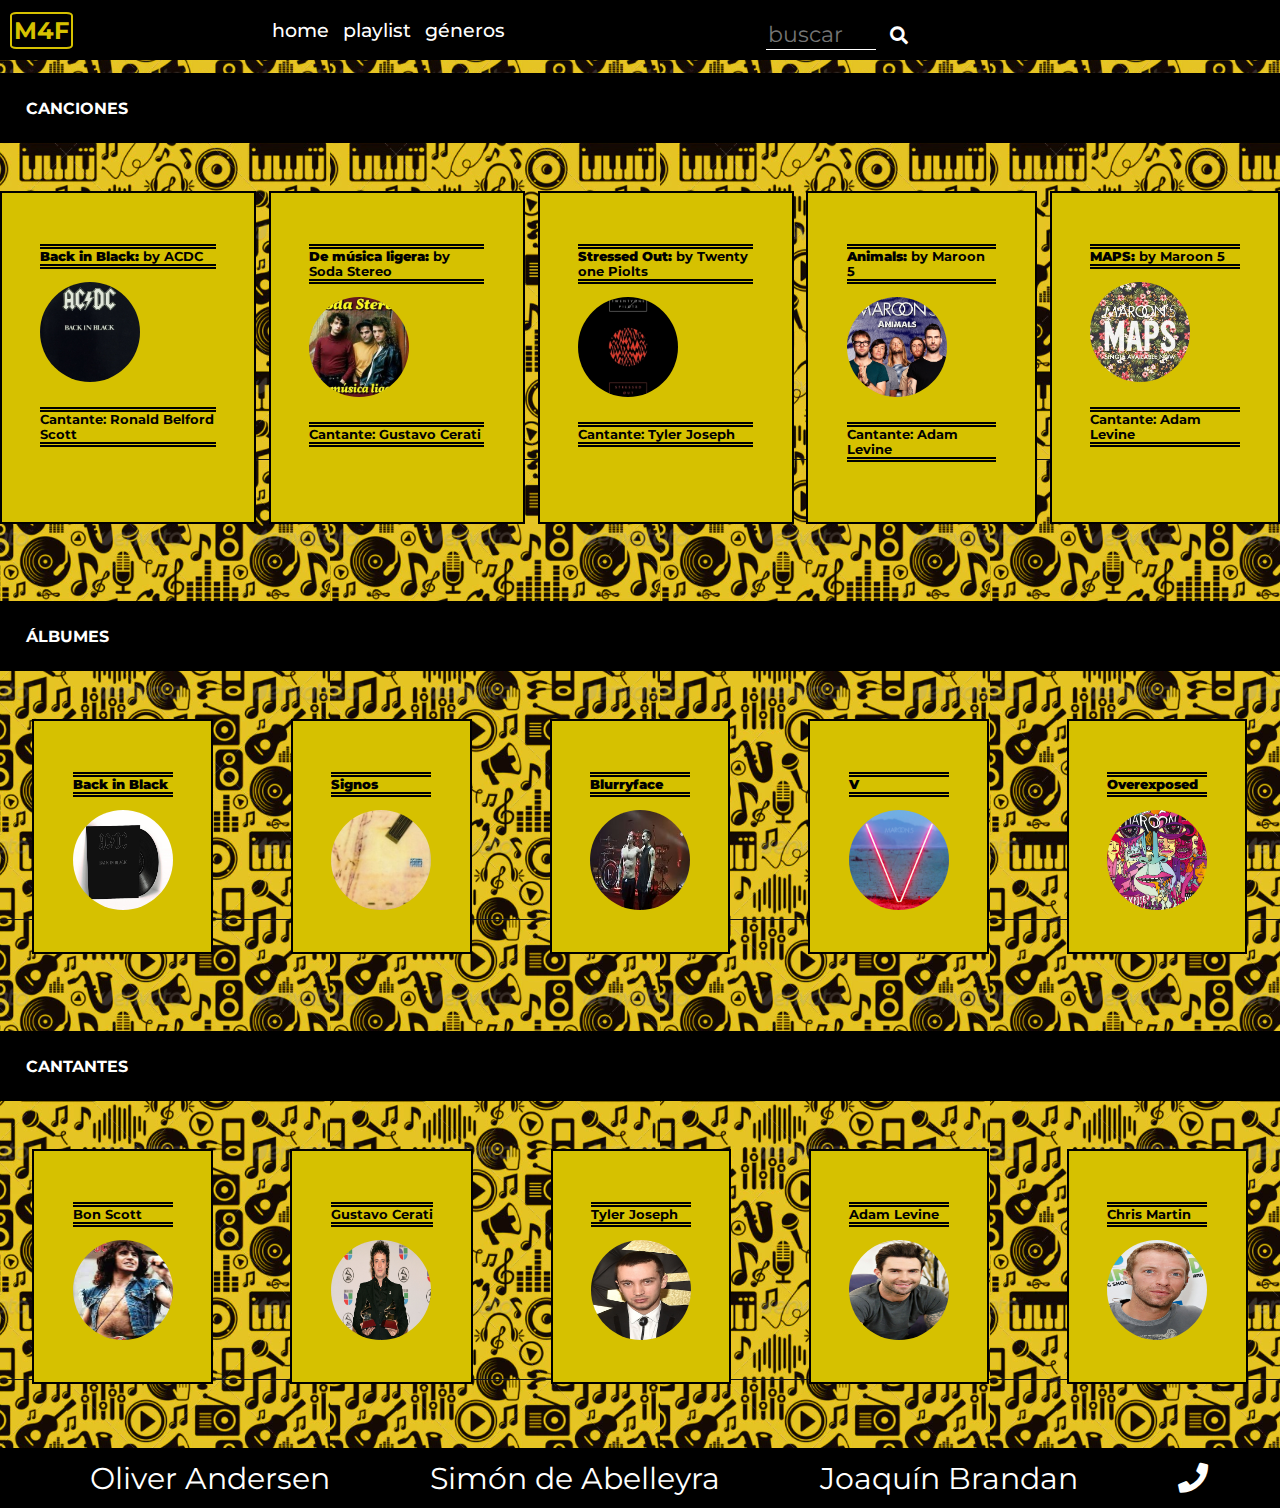
==== index.html @ d3040d95 "arreglos css y html casi terminados" ====
<!DOCTYPE html>
<html lang="es">

<head>
    <meta charset="utf-8">
    <title>Music4Free - Home</title>
    <link rel="stylesheet" href="css/style.css">
    <link rel="preconnect" href="https://fonts.gstatic.com">
    <link
        href="https://fonts.googleapis.com/css2?family=Montserrat:wght@100;200;300;400;500;600;700;800;900&display=swap"
        rel="stylesheet">
    <link rel="stylesheet" href="https://cdnjs.cloudflare.com/ajax/libs/font-awesome/5.15.2/css/all.min.css">
    <meta name="viewport" content="width=device-width, initial-scale=1.0">
</head>

<body class="index">
    <header>
        <nav class="menunav" class="navcontent">
            <h2>M4F</h2>


            <article id="toggle">
                <input type="checkbox" id="barras" value="" aria-checked="false">
                <label for="barras" class="boton"><i class="fas fa-bars"></i></label>
                <ul class="navigation">
                    <li><a class="movimiento" href="index.html" class="decoration">HOME</a></li>
                    <li><a href="playlist.html" class="decoration">PLAYLIST</a></li>
                    <li><a href="genres.html" class="decoration">GÉNEROS</a></li>
                </ul>
            </article>

            <article class="busqcontain">
                <form class="form-busq" action="search-results.html" method="GET">
                    <input type="text" name="buscador" value="" placeholder="buscar">
                    <datalist id="buscador">
                        <option value="back in black"> </option>
                    </datalist>
                    <button><i class="fas fa-search"></i></button>
                </form>
            </article>

        </nav>
    </header>

    <main>
        <h2 class="titulos1">Canciones</h2>
        <section class="articles">    
            <article class="structure">
                <h3 class="titulos2"><a href="detail-track.html" class="decoration"><b>Back in Black:</b> by
                        ACDC</a></h3>
                <img class="img" src="img/canciones/AC-DC-Black-in-Black.jpg" alt="AC-DC-Black-in-Black">
                <h5 class="titulos2">Cantante:<a href="detail-artist.html" class="decoration"> Ronald Belford
                        Scott</a></h5>
            </article>
            <article class="structure">
                <h3 class="titulos2"><a href="detail-track.html" class="decoration"><b>De música ligera:</b> by
                        Soda Stereo</a></h3>
                <img class="img" src="img/canciones/Soda-Stereo-De-musica-ligera.jpg"
                    alt="Soda-Stereo-De-musica-ligera">
                <h5 class="titulos2">Cantante:<a href="detail-artist.html" class="decoration"> Gustavo
                        Cerati</a></h5>
            </article>
            <article class="structure">
                <h3 class="titulos2"><a href="detail-track.html" class="decoration"><b>Stressed Out:</b> by
                        Twenty one Piolts</a></h3>
                <img class="img" src="img/canciones/TOP_Stressed_Out.jpg" alt="TOP_Stressed_Out">
                <h5 class="titulos2">Cantante:<a href="detail-artist.html" class="decoration"> Tyler Joseph</a>
                </h5>
            </article>
            <article class="structure">
                <h3 class="titulos2"><a href="detail-track.html" class="decoration"><b>Animals:</b> by Maroon
                        5</a></h3>
                <img class="img" src="img/canciones/Maroon-5-Animals.jpg" alt="Maroon-5-Animals">
                <h5 class="titulos2">Cantante:<a href="detail-artist.html" class="decoration"> Adam Levine</a>
                </h5>
            </article>
            <article class="structure">
                <h3 class="titulos2"><a href="detail-track.html" class="decoration"><b>MAPS:</b> by Maroon 5</a>
                </h3>
                <img class="img" src="img/canciones/Maroon-5-Maps.jpg" alt="Maroon-5-Maps">
                <h5 class="titulos2">Cantante:<a href="detail-artist.html" class="decoration"> Adam Levine</a>
                </h5>
            </article>
        </section>

        <h2 class="titulos1">Álbumes</h2>
        <section class="articles" class="canciones">
            <article class="structure">
                <h3 class="titulos2"><a href="detail-album.html" class="decoration"><b>Back in Black
                        </b></a></h3>
                <img class="img" src="img/albumes/ACDC-album.jpg" alt="ACDC-album">
            </article>
            <article class="structure">
                <h3 class="titulos2"><a href="detail-album.html" class="decoration"><b>Signos
                        </b></a></h3>
                <img class="img" src="img/albumes/Signos Soda_Stereo.jpg" alt="Signos-De-musica-ligera">
            </article>
            <article class="structure">
                <h3 class="titulos2"><a href="detail-album.html" class="decoration"><b>Blurryface</b></a></h3>
                <img class="img" src="img/albumes/Twenty_One_Pilots-Blurryface.jpg" alt="Twenty_One_Pilots-Blurryface">
            </article>
            <article class="structure">
                <h3 class="titulos2"><a href="detail-album.html" class="decoration"><b>V</b></a></h3>
                <img class="img" src="img/albumes/Maroon_5_V.jpg" alt="Maroon_5_V">
            </article>
            <article class="structure">
                <h3 class="titulos2"><a href="detail-album.html" class="decoration"><b>Overexposed</b></a></h3>
                <img class="img" src="img/albumes/overexposed-maroon-5.jpg" alt="overexposed-maroon-5">
            </article>
        </section>

        <h2 class="titulos1">Cantantes</h2>

        <section class="articles" class="canciones">
            <article class="structure">
                <h3 class="titulos2"><a href="detail-artist.html" class="decoration">Bon Scott</a></h3>
                <img class="img" src="img/artistas/Ronald-Belford.jpg" alt="Ronald-Belford">
            </article>
            <article class="structure">
                <h3 class="titulos2"><a href="detail-artist.html" class="decoration">Gustavo Cerati</a></h3>
                <img class="img" src="img/artistas/Gustavo-cerati.jpg" alt="Gustavo-cerati">
            </article>
            <article class="structure">
                <h3 class="titulos2"><a href="" class="decoration"></a>Tyler Joseph</h3>
                <img class="img" src="img/artistas/Tyler Joseph.jpg" alt="Tyler-Joseph">
            </article>
            <article class="structure">
                <h3 class="titulos2"><a href="detail-artist.html" class="decoration"></a>Adam Levine</h3>
                <img class="img" src="img/artistas/Adam-Levine.jpg" alt="Adam-Levine">
            </article>
            <article class="structure">
                <h3 class="titulos2"><a href="detail-artist.html" class="decoration">Chris Martin</a></h3>
                <img class="img" src="img/artistas/Chris-Martin.jpg" alt="Chris-Martin">
            </article>
        </section>
    </main>

    <footer id="footerscroll">
        <article class="footer">
            <ul class="ulfoot">
                <li><a href="mailto:oandersen@udesa.edu.ar">Oliver Andersen</a></li>
                <li><a href="mailto:sdeabelleyra@udesa.edu.ar">Simón de Abelleyra</a></li>
                <li><a href="mailto:jbrandanquarto@udesa.edu.ar">Joaquín Brandan</a></li>
                <li><a href="tel:11 1234-5678"><i class="fas fa-phone"></i></a></li>
            </ul>

        </article>

    </footer>
</body>

</html>
---- css/style.css ----
*{
    box-sizing: border-box;
}

body{
    font-family: 'Montserrat', sans-serif;
    background-image: url(../img/imagebg.png);
    height: 100%;
    width: 100%;
    padding: 0;
    margin: 0;
}

h1, h2, h3{font-size: 10px;}

li{
    list-style: none;
}

nav.menunav{
    display: flex;
    background-color: rgb(0, 0, 0);
    height: 40px;
    width: 100%;
    align-items: center;
}

nav.menunav h2{
    color: rgb(214,193,0);
    padding: 2px;
    margin: 20px 20px 20px 10px;
    border: solid 2px rgb(214, 193, 0);
    border-radius: 10%;
}

ul.navigation{
    display: flex;
}

ul.navigation{
    font-size: 70%;
    justify-content: space-between;
    align-items: center;
    width: 80%;
    background-color: rgb(0, 0, 0);
    left: -100%;
    transition: all .5s;
    position:fixed;
    top: 40px;
}



#barras:checked ~ ul{
    left: 0;
    display: flex;
}

ul.navigation li{
    padding: 0 1.5%;
    text-transform: lowercase;
    display: block;
    margin: 5%;
}

ul.navigation li a{
    color: rgb(255, 255, 255);
    font-weight: 500;
    font-size: 100%;
}

article#toggle{
    display: flex;
    align-items: center;
    justify-content: flex-start;
}

.boton{
    font-size: 100%;
    color: white;
}

#barras{
    display: none;
}

a.movimiento, a:hover{
    transition: .5s;
    text-decoration: none;
}

article.busqcontain{
    display: flex;
    max-width: 100px;
    align-items: center;
    font-size: 100%;
    margin-left: 15%;
    margin-right: 0;
}

.navcontent{
    display: flex;
    justify-content: space-between;
    width: 80%;
}

input{
    max-width: 35%;
    font-size: 70%;
    background-color: transparent;
    border: none;
    border-bottom: 1.5px solid rgb(255, 255, 255);
    color: white;
    font-family: 'Montserrat', sans-serif;
}

button{
    background-color: transparent;
    border: none;
}

button i{
    font-size: 70%;
    color: rgb(255,255,255)
}

article.footer{
    background-color: rgb(0, 0, 0);
    margin-bottom: 0%;
    height: 40px;
    display: flex;
    align-items: center;
    width: 100%;
    flex-grow: 0;
}

footer{
    position: absolute;
    bottom: 0;
    width: 100%;
}

footer#footerscroll{position: unset;}

ul.ulfoot{
    display: flex;
    font-size: 60%;
    justify-content: space-between;
}

.ulfoot li{
    margin: 0 10px
}

.ulfoot li a{
    color: white;
    text-decoration: none;
}



.titulos1{
    background-color: rgb(0, 0, 0);
    color: white;
    padding: 2%;
    text-transform: uppercase;
}





.canciones{
    max-width: 90%;
    align-items: center;
    justify-content: flex-end;
    flex-direction: column;
}

.structure{
    justify-content: space-between;
    margin: 5% auto;
    display: flex;
    border: solid 2px rgb(0, 0, 0);
    padding: 3%;
    background-color: rgb(214, 193, 0);
    align-items: center;
}

.structure img{
    border-radius: 100%;
}

.structure h3, .structure h5{
    border-top: double 5px black;
    border-bottom: double 5px black;
} 

.img {
    height: 80px;
}
   
.decoration {
    color: black;
    text-decoration: none;
}

.displayflex {
display: flex;
min-width: 20%;
}

.titulos1 {
text-align: left;
font-size: 100%;
}
.titulos2 {
    text-align: left;
    font-size: 80%;
}

.tituloplaylist  {
    color: white;
    background-color: #000000de;
    padding: 1%;
    border-radius: 13px;
    font-size: 100%;
    }
    .medioplaylist {display: grid;
        gap: 45px;
         padding: 40px; 
         

    }
    .cuadrocancionesf {padding: 10px;
        text-align: left; 
        background-color: #2a2828d9;
        box-sizing: content-box;
         border-radius: 10px; height: 100%; width: 100%;
         background-image: url(../img/fotarda.jpg);
        
        }
    .titulos-medio-playlist
    {
        color: honeydew;
        
    }
    
.resultados-chart
{ 
    flex-direction: initial;
    justify-content: center;
    text-align-last: center;
    gap: 180px;
    background-image: url(../img/fotarda.jpg);
    border-radius: 13px;
    

}
.titulos-chart-rdb
{
    color:black;
    border-top: double 5px #eeeeeea3;
    border-bottom: double 5px #eeeeeea3;
    text-align-last: center;
    border-radius: 13px;

}
.titulo-rdb{
    color: white;
    background-color: #000000de;
    padding: 1%;
    border-radius: 13px;
    font-size: 150%;
}

.linksrdb{
    border-bottom: double 5px black;
    text-decoration: none;
    color: black;
 
}
.divlinks-rdb
{
    padding: 11px;
}
.columnas-rdb
{
    background-color: #eee6;
}
.links-cancionesfav
{
    background-color: #ffffffba;
    text-decoration: none; 
    border-bottom: double 5px black;  
    color: black;
}



.divgeneros{
    background-color:rgb(214, 193, 0);
    text-align: center;
}

.divgeneros img{
    width: 100%;
    height: 200px;
}

a{text-decoration: none;}

.detailsongs{
    background-color: rgba(179, 179, 179, 0.582);
    color: rgb(0, 0, 0);
    border-radius: 35px;
    padding: 10px;
    margin: 15px;
}

.detailsongs audio{
    max-width: 100%;
    
}


div.detailsongs a{color: rgb(0, 0, 0);}

.artistasimg {
    width:100%;
}
.sectionAlbum .img {
    width:100%;
    height: unset;
}

.detailartist{
    background-color: rgba(5, 4, 4, 0.796);
    color: rgba(255, 255, 255, 0.809);
    border-radius: 35px;
    padding: 10px;
    margin: 15px;
}

.detailalbum{
    background-color: rgba(5, 4, 4, 0.796);
    color: rgba(255, 255, 255, 0.809);
    border-radius: 35px;
    padding: 10px;
    margin: 15px;
}

.detailalbum a{color: white;}
.detailalbum ul li, p{
    font-weight: 700;
}

footer{
    position: absolute;
    bottom: auto;
}




@media (min-width: 720px) {
    body{width: 100%;}
    nav.menunav{height:60px; justify-content: flex-start;}
    nav.menunav h2{font-size: 150%;}
    article.busqcontain{padding: 10%}
    ul.navigation li{ display: block;}
    ul.navigation li i{color: white;}
    article#toggle i{display: none;}
    ul.navigation{
        background-color: rgb(0, 0, 0);
        left: 0;
        transition: none;
        width: 60%;
        margin-left: 10%;
        font-size: 120%;
        position: initial;
        justify-content: space-evenly;
    }
    article.busqcontain{
        font-size: 200%;
        margin-right: 15%;
    }
    form.form-busq button{
        font-size: 80%;
    }
    #barras{display: none;}
    nav.menunav h2{margin-right: 10%;}

    
    section.articles{
        display: flex;
        gap: 1%;
        margin-top: -30px;
    }
    .structure{
        max-width: 20%;
        display: block;
    }

    .structure img{
        width: 100px;
        height: 100px;
    }

    article.footer{height: 60px;}
    
    ul.ulfoot li a{
        font-size: 30px;
        margin: 40px;
    }

    .resultados-chart{
        display: flex,}

    .genresdisplay{display: flex; width: 100%;}
    .divgeneros{
        width: 20%;
        padding: 5px;
        margin: 10px;
    }

    
}
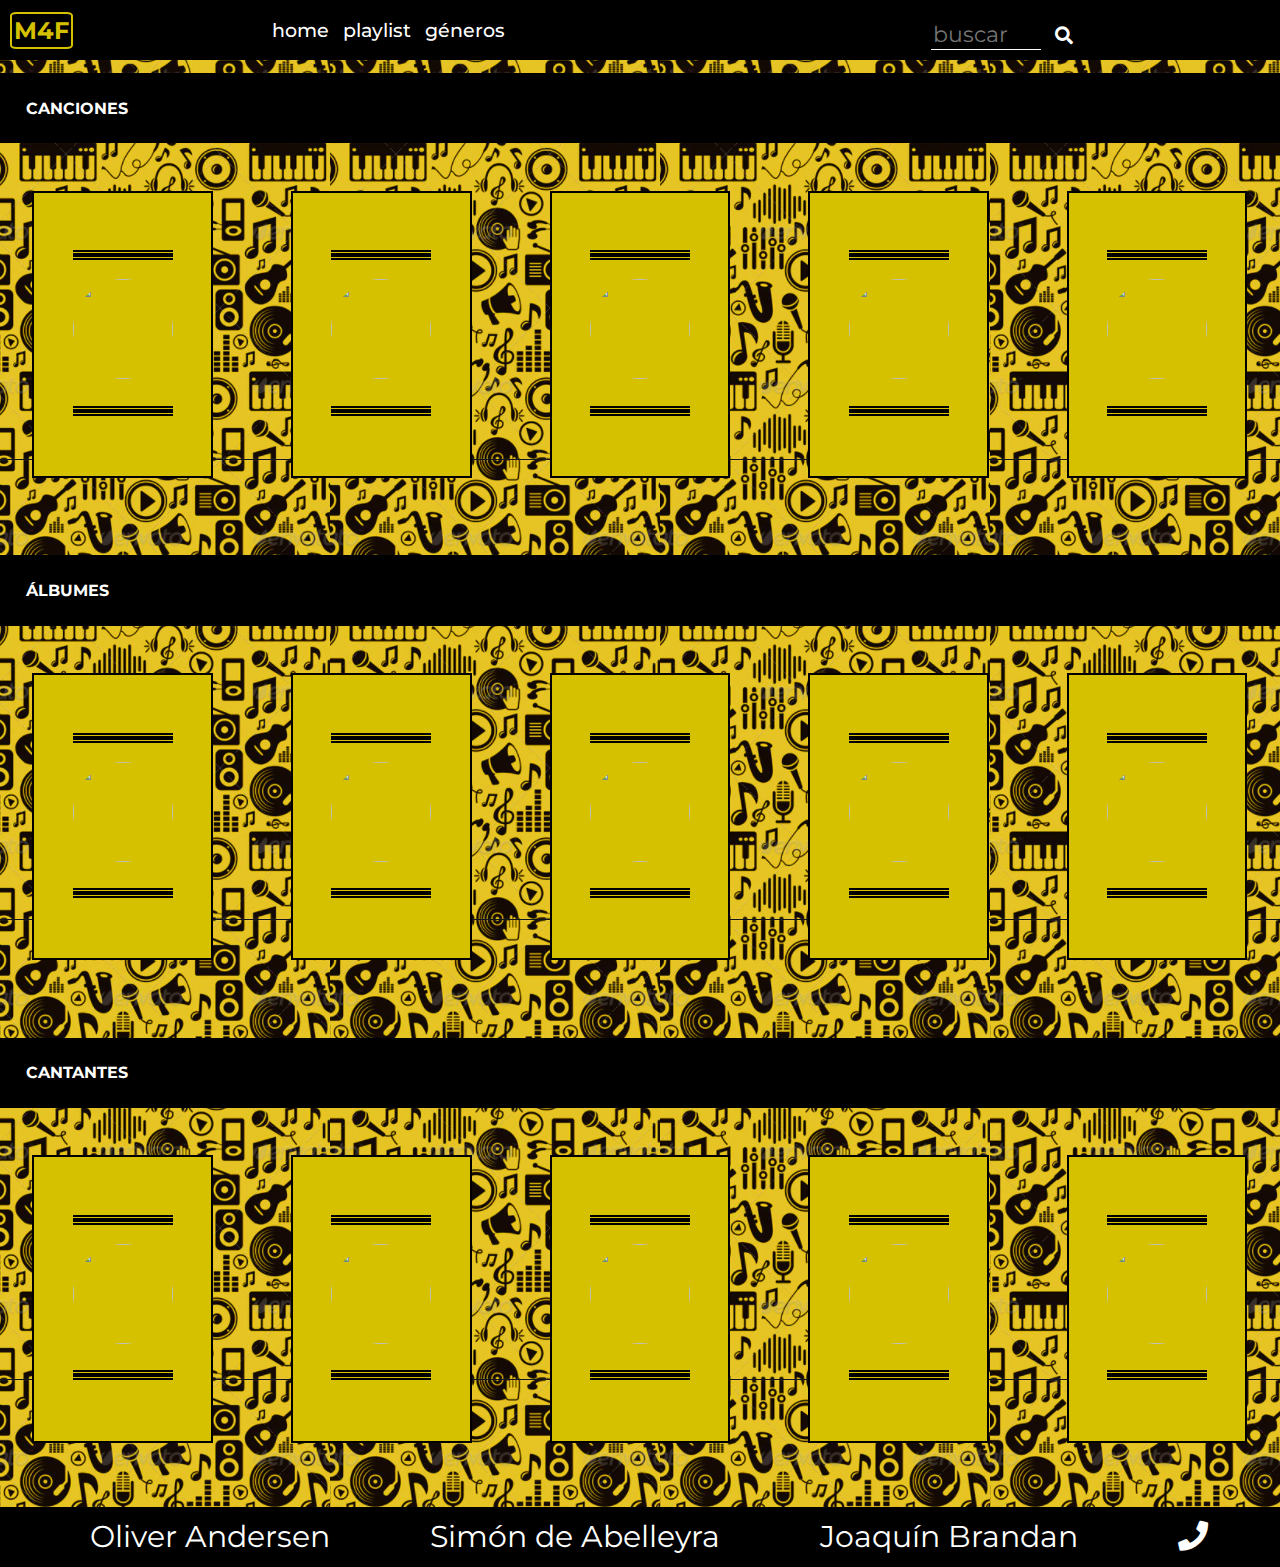
==== commit dccdd747: "index.html listo para js" ====
--- a/index.html
+++ b/index.html
@@ -46,66 +46,91 @@
         <h2 class="titulos1">Canciones</h2>
         <section class="articles">    
             <article class="structure">
-                <h3 class="titulos2"><a href="detail-track.html" class="decoration"><b>Back in Black:</b> by
+                <h3></h3>
+                <img class="img" src="" alt="">
+                <h5></h5>
+                <!-- <h3 class="titulos2"><a href="detail-track.html" class="decoration"><b>Back in Black:</b> by
                         ACDC</a></h3>
                 <img class="img" src="img/canciones/AC-DC-Black-in-Black.jpg" alt="AC-DC-Black-in-Black">
-                <h5 class="titulos2">Cantante:<a href="detail-artist.html" class="decoration"> Ronald Belford
-                        Scott</a></h5>
+                <h5 class="titulos2">Cantante:<a href="detail-artist.html" class="decoration"> Ronald Belford Scott</a></h5> -->
             </article>
             <article class="structure">
-                <h3 class="titulos2"><a href="detail-track.html" class="decoration"><b>De música ligera:</b> by
+                <h3></h3>
+                <img class="img" src="" alt="">
+                <h5></h5>
+               <!--  <h3 class="titulos2"><a href="detail-track.html" class="decoration"><b>De música ligera:</b> by
                         Soda Stereo</a></h3>
                 <img class="img" src="img/canciones/Soda-Stereo-De-musica-ligera.jpg"
                     alt="Soda-Stereo-De-musica-ligera">
-                <h5 class="titulos2">Cantante:<a href="detail-artist.html" class="decoration"> Gustavo
-                        Cerati</a></h5>
+                <h5 class="titulos2">Cantante:<a href="detail-artist.html" class="decoration"> Gustavo Cerati</a></h5> -->
             </article>
             <article class="structure">
-                <h3 class="titulos2"><a href="detail-track.html" class="decoration"><b>Stressed Out:</b> by
+                <h3></h3>
+                <img class="img" src="" alt="">
+                <h5></h5>
+               <!-- <h3 class="titulos2"><a href="detail-track.html" class="decoration"><b>Stressed Out:</b> by
                         Twenty one Piolts</a></h3>
                 <img class="img" src="img/canciones/TOP_Stressed_Out.jpg" alt="TOP_Stressed_Out">
-                <h5 class="titulos2">Cantante:<a href="detail-artist.html" class="decoration"> Tyler Joseph</a>
-                </h5>
+                <h5 class="titulos2">Cantante:<a href="detail-artist.html" class="decoration"> Tyler Joseph</a></h5>-->
             </article>
             <article class="structure">
-                <h3 class="titulos2"><a href="detail-track.html" class="decoration"><b>Animals:</b> by Maroon
+                <h3></h3>
+                <img class="img" src="" alt="">
+                <h5></h5>
+               <!-- <h3 class="titulos2"><a href="detail-track.html" class="decoration"><b>Animals:</b> by Maroon
                         5</a></h3>
                 <img class="img" src="img/canciones/Maroon-5-Animals.jpg" alt="Maroon-5-Animals">
-                <h5 class="titulos2">Cantante:<a href="detail-artist.html" class="decoration"> Adam Levine</a>
-                </h5>
+                <h5 class="titulos2">Cantante:<a href="detail-artist.html" class="decoration"> Adam Levine</a></h5>-->
             </article>
             <article class="structure">
-                <h3 class="titulos2"><a href="detail-track.html" class="decoration"><b>MAPS:</b> by Maroon 5</a>
+                <h3></h3>
+                <img class="img" src="" alt="">
+                <h5></h5>
+               <!-- <h3 class="titulos2"><a href="detail-track.html" class="decoration"><b>MAPS:</b> by Maroon 5</a>
                 </h3>
                 <img class="img" src="img/canciones/Maroon-5-Maps.jpg" alt="Maroon-5-Maps">
-                <h5 class="titulos2">Cantante:<a href="detail-artist.html" class="decoration"> Adam Levine</a>
-                </h5>
+                <h5 class="titulos2">Cantante:<a href="detail-artist.html" class="decoration"> Adam Levine</a></h5>-->
             </article>
         </section>
 
         <h2 class="titulos1">Álbumes</h2>
         <section class="articles" class="canciones">
             <article class="structure">
-                <h3 class="titulos2"><a href="detail-album.html" class="decoration"><b>Back in Black
+                <h3></h3>
+                <img class="img" src="" alt="">
+                <h5></h5>
+               <!-- <h3 class="titulos2"><a href="detail-album.html" class="decoration"><b>Back in Black
                         </b></a></h3>
-                <img class="img" src="img/albumes/ACDC-album.jpg" alt="ACDC-album">
+                <img class="img" src="img/albumes/ACDC-album.jpg" alt="ACDC-album">-->
             </article>
             <article class="structure">
-                <h3 class="titulos2"><a href="detail-album.html" class="decoration"><b>Signos
+                <h3></h3>
+                <img class="img" src="" alt="">
+                <h5></h5>
+              <!--  <h3 class="titulos2"><a href="detail-album.html" class="decoration"><b>Signos
                         </b></a></h3>
-                <img class="img" src="img/albumes/Signos Soda_Stereo.jpg" alt="Signos-De-musica-ligera">
+                <img class="img" src="img/albumes/Signos Soda_Stereo.jpg" alt="Signos-De-musica-ligera">-->
             </article>
             <article class="structure">
-                <h3 class="titulos2"><a href="detail-album.html" class="decoration"><b>Blurryface</b></a></h3>
-                <img class="img" src="img/albumes/Twenty_One_Pilots-Blurryface.jpg" alt="Twenty_One_Pilots-Blurryface">
+                <h3></h3>
+                <img class="img" src="" alt="">
+                <h5></h5>
+                <!--<h3 class="titulos2"><a href="detail-album.html" class="decoration"><b>Blurryface</b></a></h3>
+                <img class="img" src="img/albumes/Twenty_One_Pilots-Blurryface.jpg" alt="Twenty_One_Pilots-Blurryface">-->
             </article>
             <article class="structure">
-                <h3 class="titulos2"><a href="detail-album.html" class="decoration"><b>V</b></a></h3>
-                <img class="img" src="img/albumes/Maroon_5_V.jpg" alt="Maroon_5_V">
+                <h3></h3>
+                <img class="img" src="" alt="">
+                <h5></h5>
+               <!-- <h3 class="titulos2"><a href="detail-album.html" class="decoration"><b>V</b></a></h3>
+                <img class="img" src="img/albumes/Maroon_5_V.jpg" alt="Maroon_5_V">-->
             </article>
             <article class="structure">
-                <h3 class="titulos2"><a href="detail-album.html" class="decoration"><b>Overexposed</b></a></h3>
-                <img class="img" src="img/albumes/overexposed-maroon-5.jpg" alt="overexposed-maroon-5">
+                <h3></h3>
+                <img class="img" src="" alt="">
+                <h5></h5>
+               <!-- <h3 class="titulos2"><a href="detail-album.html" class="decoration"><b>Overexposed</b></a></h3>
+                <img class="img" src="img/albumes/overexposed-maroon-5.jpg" alt="overexposed-maroon-5">-->
             </article>
         </section>
 
@@ -113,24 +138,39 @@
 
         <section class="articles" class="canciones">
             <article class="structure">
-                <h3 class="titulos2"><a href="detail-artist.html" class="decoration">Bon Scott</a></h3>
-                <img class="img" src="img/artistas/Ronald-Belford.jpg" alt="Ronald-Belford">
+                <h3></h3>
+                <img class="img" src="" alt="">
+                <h5></h5>
+                <!--<h3 class="titulos2"><a href="detail-artist.html" class="decoration">Bon Scott</a></h3>
+                <img class="img" src="img/artistas/Ronald-Belford.jpg" alt="Ronald-Belford">-->
             </article>
             <article class="structure">
-                <h3 class="titulos2"><a href="detail-artist.html" class="decoration">Gustavo Cerati</a></h3>
-                <img class="img" src="img/artistas/Gustavo-cerati.jpg" alt="Gustavo-cerati">
+                <h3></h3>
+                <img class="img" src="" alt="">
+                <h5></h5>
+               <!-- <h3 class="titulos2"><a href="detail-artist.html" class="decoration">Gustavo Cerati</a></h3>
+                <img class="img" src="img/artistas/Gustavo-cerati.jpg" alt="Gustavo-cerati">-->
             </article>
             <article class="structure">
-                <h3 class="titulos2"><a href="" class="decoration"></a>Tyler Joseph</h3>
-                <img class="img" src="img/artistas/Tyler Joseph.jpg" alt="Tyler-Joseph">
+                <h3></h3>
+                <img class="img" src="" alt="">
+                <h5></h5>
+               <!-- <h3 class="titulos2"><a href="" class="decoration"></a>Tyler Joseph</h3>
+                <img class="img" src="img/artistas/Tyler Joseph.jpg" alt="Tyler-Joseph">-->
             </article>
             <article class="structure">
-                <h3 class="titulos2"><a href="detail-artist.html" class="decoration"></a>Adam Levine</h3>
-                <img class="img" src="img/artistas/Adam-Levine.jpg" alt="Adam-Levine">
+                <h3></h3>
+                <img class="img" src="" alt="">
+                <h5></h5>
+               <!-- <h3 class="titulos2"><a href="detail-artist.html" class="decoration"></a>Adam Levine</h3>
+                <img class="img" src="img/artistas/Adam-Levine.jpg" alt="Adam-Levine">-->
             </article>
             <article class="structure">
-                <h3 class="titulos2"><a href="detail-artist.html" class="decoration">Chris Martin</a></h3>
-                <img class="img" src="img/artistas/Chris-Martin.jpg" alt="Chris-Martin">
+                <h3></h3>
+                <img class="img" src="" alt="">
+                <h5></h5>
+               <!-- <h3 class="titulos2"><a href="detail-artist.html" class="decoration">Chris Martin</a></h3>
+                <img class="img" src="img/artistas/Chris-Martin.jpg" alt="Chris-Martin">-->
             </article>
         </section>
     </main>
--- a/css/style.css
+++ b/css/style.css
@@ -96,6 +96,7 @@
     font-size: 100%;
     margin-left: 15%;
     margin-right: 0;
+    text-align: right;
 }
 
 .navcontent{
@@ -139,8 +140,6 @@
     bottom: 0;
     width: 100%;
 }
-
-footer#footerscroll{position: unset;}
 
 ul.ulfoot{
     display: flex;
@@ -329,7 +328,7 @@
 .artistasimg {
     width:100%;
 }
-.sectionAlbum .img {
+.detailalbum .img {
     width:100%;
     height: unset;
 }
@@ -360,8 +359,51 @@
     bottom: auto;
 }
 
-
-
+article.detailsongs img.img{width: 100%; height: 40%;}
+
+.detailalbum h2{
+    font-size: larger;
+}
+
+article.detailsongs h2,h3{font-size: larger;}
+
+article.genresvariados ul img{width: 60%;}
+
+article.genresvariados h1{
+    text-align: center;
+}
+
+article.genresvariados ul li{
+    list-style: none;
+    text-indent: -30px;
+    background-color: black;
+    color: white;
+}
+
+article.genresvariados{
+    background-color: rgba(0, 0, 0, 0.45);
+    color: white;
+}
+
+section.genres{
+    text-align: center;
+    width: auto;
+}
+
+h1.title{
+    background-color: black;
+    color: white;
+    font-weight: 600;
+    text-align: center;
+    padding: 5px;
+    padding: 15px 0;
+    text-transform: uppercase;
+    font-weight: 600;
+}
+
+article.genresvariados h1{
+    font-size: larger;
+}
 
 @media (min-width: 720px) {
     body{width: 100%;}
@@ -388,10 +430,27 @@
     form.form-busq button{
         font-size: 80%;
     }
+
+    .album{display: flex; width: 100%;}
+    div.detailalbum{width: 20%;}
+    article.detailalbum img.img{height: 25%; width: 100%;}
+
     #barras{display: none;}
     nav.menunav h2{margin-right: 10%;}
 
-    
+    div.busqcontain{
+        font-size: 200%;
+        margin-right: 15%;
+    }
+
+    form.form-busq button{
+        font-size: 80%;
+    }
+
+    section.sectionAlbum{display: flex;}
+
+    article.busqcontain{align-items: center;}
+
     section.articles{
         display: flex;
         gap: 1%;
@@ -424,5 +483,32 @@
         margin: 10px;
     }
 
+    .detailalbum h2{
+        font-size: larger;
+    }
     
-}
+    article.detailalbum{width: 20%;}
+    
+    section.track{display: flex;}
+    article.detailsongs img.img{width: 100%; height: 40%;}
+    article.detailsongs{width: 20%;}
+    article.detailsongs h2,h3{font-size: larger;}
+    section.genres{display: flex;}
+    article.genresvariados{
+        margin: 10px;
+        width: 20%;
+    }
+    article.genresvariados img{height: 150px}
+    h1.title{
+        font-size: larger;
+        text-align: left;
+    }
+    section.artists{display: flex; width: 100%}
+    article.detailartist{
+        width: 25%;
+    }
+    article.detailartist h2{
+        font-size: larger;
+    }
+
+}
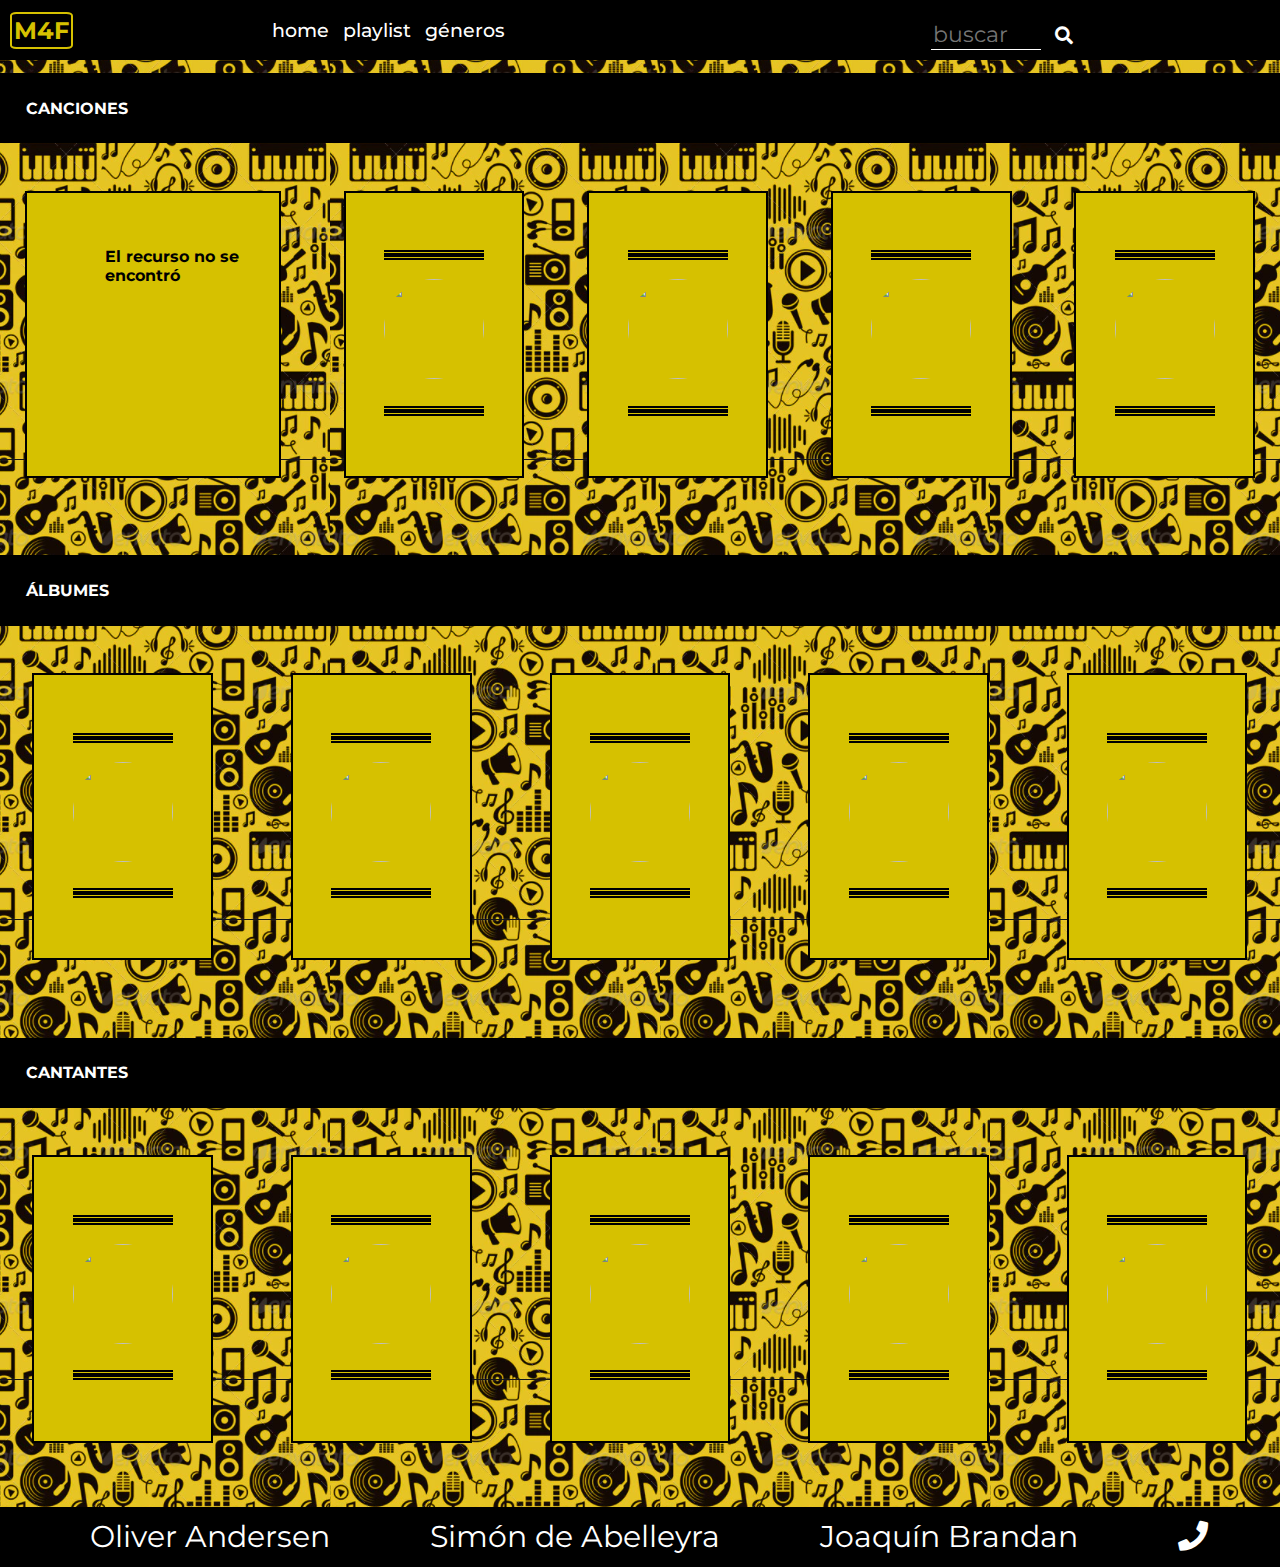
==== commit 1d6ac3cd: "algunos avances js index" ====
--- a/index.html
+++ b/index.html
@@ -46,9 +46,13 @@
         <h2 class="titulos1">Canciones</h2>
         <section class="articles">    
             <article class="structure">
-                <h3></h3>
-                <img class="img" src="" alt="">
-                <h5></h5>
+                <ul class="ulCanciones">
+                    <li>
+                        <h3></h3>
+                        <img src="" alt="">
+                        <h4></h4>
+                    </li>
+                </ul>
                 <!-- <h3 class="titulos2"><a href="detail-track.html" class="decoration"><b>Back in Black:</b> by
                         ACDC</a></h3>
                 <img class="img" src="img/canciones/AC-DC-Black-in-Black.jpg" alt="AC-DC-Black-in-Black">
@@ -187,6 +191,7 @@
         </article>
 
     </footer>
+    <script src="js/index.js"></script>
 </body>
 
 </html>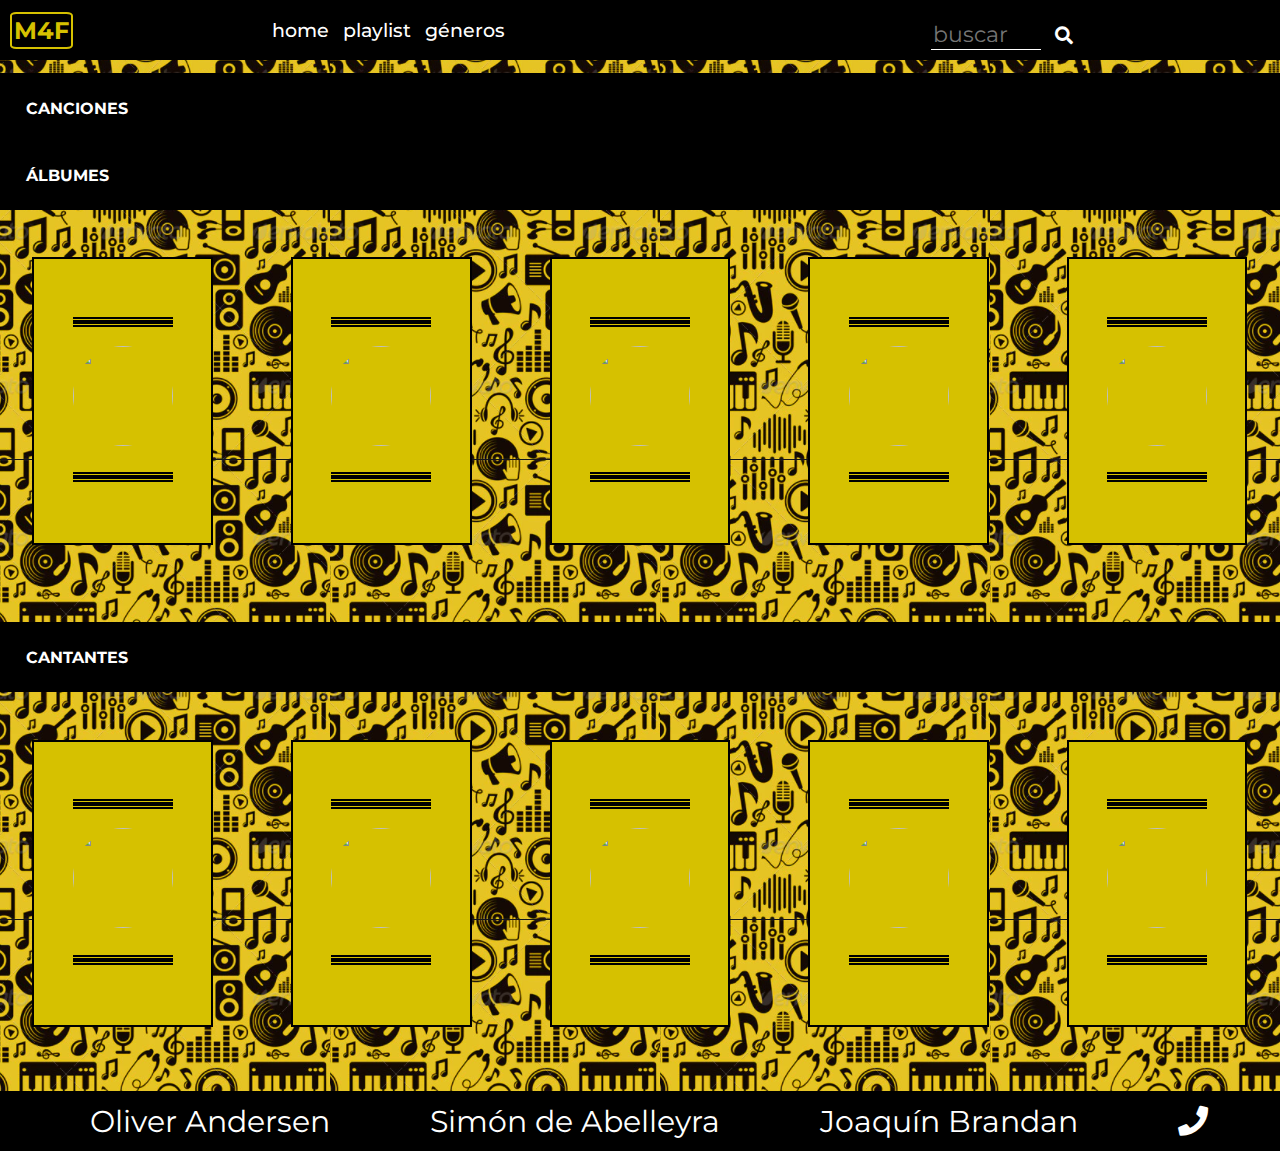
==== commit d3e479ba: "lista tracks terminada, faltan las otras con el mismo formato" ====
--- a/index.html
+++ b/index.html
@@ -44,57 +44,38 @@
 
     <main>
         <h2 class="titulos1">Canciones</h2>
-        <section class="articles">    
-            <article class="structure">
-                <ul class="ulCanciones">
-                    <li>
-                        <h3></h3>
-                        <img src="" alt="">
-                        <h4></h4>
-                    </li>
-                </ul>
-                <!-- <h3 class="titulos2"><a href="detail-track.html" class="decoration"><b>Back in Black:</b> by
+        <section class="articles" id="tracks">    
+            <!-- <article class="structure">
+                 <h3 class="titulos2"><a href="detail-track.html" class="decoration"><b>Back in Black:</b> by
                         ACDC</a></h3>
                 <img class="img" src="img/canciones/AC-DC-Black-in-Black.jpg" alt="AC-DC-Black-in-Black">
-                <h5 class="titulos2">Cantante:<a href="detail-artist.html" class="decoration"> Ronald Belford Scott</a></h5> -->
+                <h5 class="titulos2">Cantante:<a href="detail-artist.html" class="decoration"> Ronald Belford Scott</a></h5> 
             </article>
             <article class="structure">
-                <h3></h3>
-                <img class="img" src="" alt="">
-                <h5></h5>
-               <!--  <h3 class="titulos2"><a href="detail-track.html" class="decoration"><b>De música ligera:</b> by
+                 <h3 class="titulos2"><a href="detail-track.html" class="decoration"><b>De música ligera:</b> by
                         Soda Stereo</a></h3>
                 <img class="img" src="img/canciones/Soda-Stereo-De-musica-ligera.jpg"
                     alt="Soda-Stereo-De-musica-ligera">
-                <h5 class="titulos2">Cantante:<a href="detail-artist.html" class="decoration"> Gustavo Cerati</a></h5> -->
+                <h5 class="titulos2">Cantante:<a href="detail-artist.html" class="decoration"> Gustavo Cerati</a></h5> 
             </article>
             <article class="structure">
-                <h3></h3>
-                <img class="img" src="" alt="">
-                <h5></h5>
-               <!-- <h3 class="titulos2"><a href="detail-track.html" class="decoration"><b>Stressed Out:</b> by
+                <h3 class="titulos2"><a href="detail-track.html" class="decoration"><b>Stressed Out:</b> by
                         Twenty one Piolts</a></h3>
                 <img class="img" src="img/canciones/TOP_Stressed_Out.jpg" alt="TOP_Stressed_Out">
-                <h5 class="titulos2">Cantante:<a href="detail-artist.html" class="decoration"> Tyler Joseph</a></h5>-->
+                <h5 class="titulos2">Cantante:<a href="detail-artist.html" class="decoration"> Tyler Joseph</a></h5>
             </article>
             <article class="structure">
-                <h3></h3>
-                <img class="img" src="" alt="">
-                <h5></h5>
-               <!-- <h3 class="titulos2"><a href="detail-track.html" class="decoration"><b>Animals:</b> by Maroon
+                <h3 class="titulos2"><a href="detail-track.html" class="decoration"><b>Animals:</b> by Maroon
                         5</a></h3>
                 <img class="img" src="img/canciones/Maroon-5-Animals.jpg" alt="Maroon-5-Animals">
-                <h5 class="titulos2">Cantante:<a href="detail-artist.html" class="decoration"> Adam Levine</a></h5>-->
+                <h5 class="titulos2">Cantante:<a href="detail-artist.html" class="decoration"> Adam Levine</a></h5>
             </article>
             <article class="structure">
-                <h3></h3>
-                <img class="img" src="" alt="">
-                <h5></h5>
-               <!-- <h3 class="titulos2"><a href="detail-track.html" class="decoration"><b>MAPS:</b> by Maroon 5</a>
+                <h3 class="titulos2"><a href="detail-track.html" class="decoration"><b>MAPS:</b> by Maroon 5</a>
                 </h3>
                 <img class="img" src="img/canciones/Maroon-5-Maps.jpg" alt="Maroon-5-Maps">
-                <h5 class="titulos2">Cantante:<a href="detail-artist.html" class="decoration"> Adam Levine</a></h5>-->
-            </article>
+                <h5 class="titulos2">Cantante:<a href="detail-artist.html" class="decoration"> Adam Levine</a></h5>
+            </article>-->
         </section>
 
         <h2 class="titulos1">Álbumes</h2>
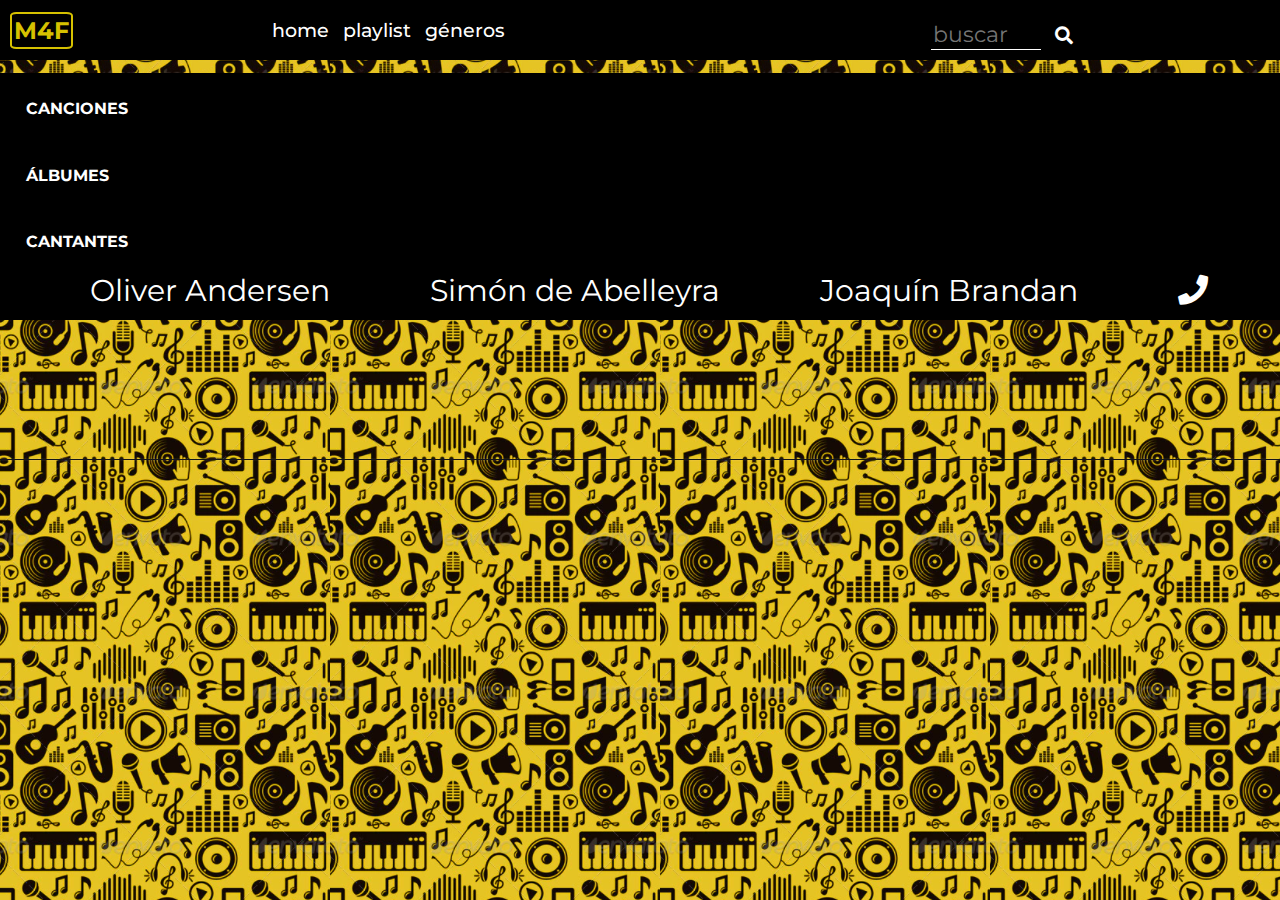
==== commit a6a7c8a4: "home terminado, falta agregar la funcion de ver detalle" ====
--- a/index.html
+++ b/index.html
@@ -79,84 +79,84 @@
         </section>
 
         <h2 class="titulos1">Álbumes</h2>
-        <section class="articles" class="canciones">
-            <article class="structure">
+        <section class="articles" id="albumes">
+            <!-- <article class="structure">
                 <h3></h3>
                 <img class="img" src="" alt="">
                 <h5></h5>
-               <!-- <h3 class="titulos2"><a href="detail-album.html" class="decoration"><b>Back in Black
+                <h3 class="titulos2"><a href="detail-album.html" class="decoration"><b>Back in Black
                         </b></a></h3>
-                <img class="img" src="img/albumes/ACDC-album.jpg" alt="ACDC-album">-->
+                <img class="img" src="img/albumes/ACDC-album.jpg" alt="ACDC-album">
             </article>
             <article class="structure">
                 <h3></h3>
                 <img class="img" src="" alt="">
                 <h5></h5>
-              <!--  <h3 class="titulos2"><a href="detail-album.html" class="decoration"><b>Signos
+                <h3 class="titulos2"><a href="detail-album.html" class="decoration"><b>Signos
                         </b></a></h3>
-                <img class="img" src="img/albumes/Signos Soda_Stereo.jpg" alt="Signos-De-musica-ligera">-->
+                <img class="img" src="img/albumes/Signos Soda_Stereo.jpg" alt="Signos-De-musica-ligera">
             </article>
             <article class="structure">
                 <h3></h3>
                 <img class="img" src="" alt="">
                 <h5></h5>
-                <!--<h3 class="titulos2"><a href="detail-album.html" class="decoration"><b>Blurryface</b></a></h3>
-                <img class="img" src="img/albumes/Twenty_One_Pilots-Blurryface.jpg" alt="Twenty_One_Pilots-Blurryface">-->
+                <h3 class="titulos2"><a href="detail-album.html" class="decoration"><b>Blurryface</b></a></h3>
+                <img class="img" src="img/albumes/Twenty_One_Pilots-Blurryface.jpg" alt="Twenty_One_Pilots-Blurryface">
             </article>
             <article class="structure">
                 <h3></h3>
                 <img class="img" src="" alt="">
                 <h5></h5>
-               <!-- <h3 class="titulos2"><a href="detail-album.html" class="decoration"><b>V</b></a></h3>
-                <img class="img" src="img/albumes/Maroon_5_V.jpg" alt="Maroon_5_V">-->
+                <h3 class="titulos2"><a href="detail-album.html" class="decoration"><b>V</b></a></h3>
+                <img class="img" src="img/albumes/Maroon_5_V.jpg" alt="Maroon_5_V">
             </article>
             <article class="structure">
                 <h3></h3>
                 <img class="img" src="" alt="">
                 <h5></h5>
-               <!-- <h3 class="titulos2"><a href="detail-album.html" class="decoration"><b>Overexposed</b></a></h3>
-                <img class="img" src="img/albumes/overexposed-maroon-5.jpg" alt="overexposed-maroon-5">-->
-            </article>
+                <h3 class="titulos2"><a href="detail-album.html" class="decoration"><b>Overexposed</b></a></h3>
+                <img class="img" src="img/albumes/overexposed-maroon-5.jpg" alt="overexposed-maroon-5">
+            </article> -->
         </section>
 
         <h2 class="titulos1">Cantantes</h2>
 
-        <section class="articles" class="canciones">
-            <article class="structure">
+        <section class="articles" id="cantantes">
+            <!-- <article class="structure">
                 <h3></h3>
                 <img class="img" src="" alt="">
                 <h5></h5>
-                <!--<h3 class="titulos2"><a href="detail-artist.html" class="decoration">Bon Scott</a></h3>
-                <img class="img" src="img/artistas/Ronald-Belford.jpg" alt="Ronald-Belford">-->
+                <h3 class="titulos2"><a href="detail-artist.html" class="decoration">Bon Scott</a></h3>
+                <img class="img" src="img/artistas/Ronald-Belford.jpg" alt="Ronald-Belford">
             </article>
             <article class="structure">
                 <h3></h3>
                 <img class="img" src="" alt="">
                 <h5></h5>
-               <!-- <h3 class="titulos2"><a href="detail-artist.html" class="decoration">Gustavo Cerati</a></h3>
-                <img class="img" src="img/artistas/Gustavo-cerati.jpg" alt="Gustavo-cerati">-->
+                <h3 class="titulos2"><a href="detail-artist.html" class="decoration">Gustavo Cerati</a></h3>
+                <img class="img" src="img/artistas/Gustavo-cerati.jpg" alt="Gustavo-cerati">
             </article>
             <article class="structure">
                 <h3></h3>
                 <img class="img" src="" alt="">
                 <h5></h5>
-               <!-- <h3 class="titulos2"><a href="" class="decoration"></a>Tyler Joseph</h3>
-                <img class="img" src="img/artistas/Tyler Joseph.jpg" alt="Tyler-Joseph">-->
+                <h3 class="titulos2"><a href="" class="decoration"></a>Tyler Joseph</h3>
+                <img class="img" src="img/artistas/Tyler Joseph.jpg" alt="Tyler-Joseph">
             </article>
             <article class="structure">
                 <h3></h3>
                 <img class="img" src="" alt="">
                 <h5></h5>
-               <!-- <h3 class="titulos2"><a href="detail-artist.html" class="decoration"></a>Adam Levine</h3>
-                <img class="img" src="img/artistas/Adam-Levine.jpg" alt="Adam-Levine">-->
+               <h3 class="titulos2"><a href="detail-artist.html" class="decoration"></a>Adam Levine</h3>
+                <img class="img" src="img/artistas/Adam-Levine.jpg" alt="Adam-Levine">
             </article>
             <article class="structure">
                 <h3></h3>
                 <img class="img" src="" alt="">
                 <h5></h5>
-               <!-- <h3 class="titulos2"><a href="detail-artist.html" class="decoration">Chris Martin</a></h3>
-                <img class="img" src="img/artistas/Chris-Martin.jpg" alt="Chris-Martin">-->
-            </article>
+               <h3 class="titulos2"><a href="detail-artist.html" class="decoration">Chris Martin</a></h3>
+                <img class="img" src="img/artistas/Chris-Martin.jpg" alt="Chris-Martin"> 
+            </article>-->
         </section>
     </main>
 
--- a/css/style.css
+++ b/css/style.css
@@ -457,13 +457,19 @@
         margin-top: -30px;
     }
     .structure{
-        max-width: 20%;
+        width: 20%;
         display: block;
+        text-align: center;
     }
 
     .structure img{
-        width: 100px;
-        height: 100px;
+        width: 150px;
+        height: 150px;
+    }
+
+    .structure h3, .structure h4{
+        text-align: center;
+        font-size: larger;
     }
 
     article.footer{height: 60px;}
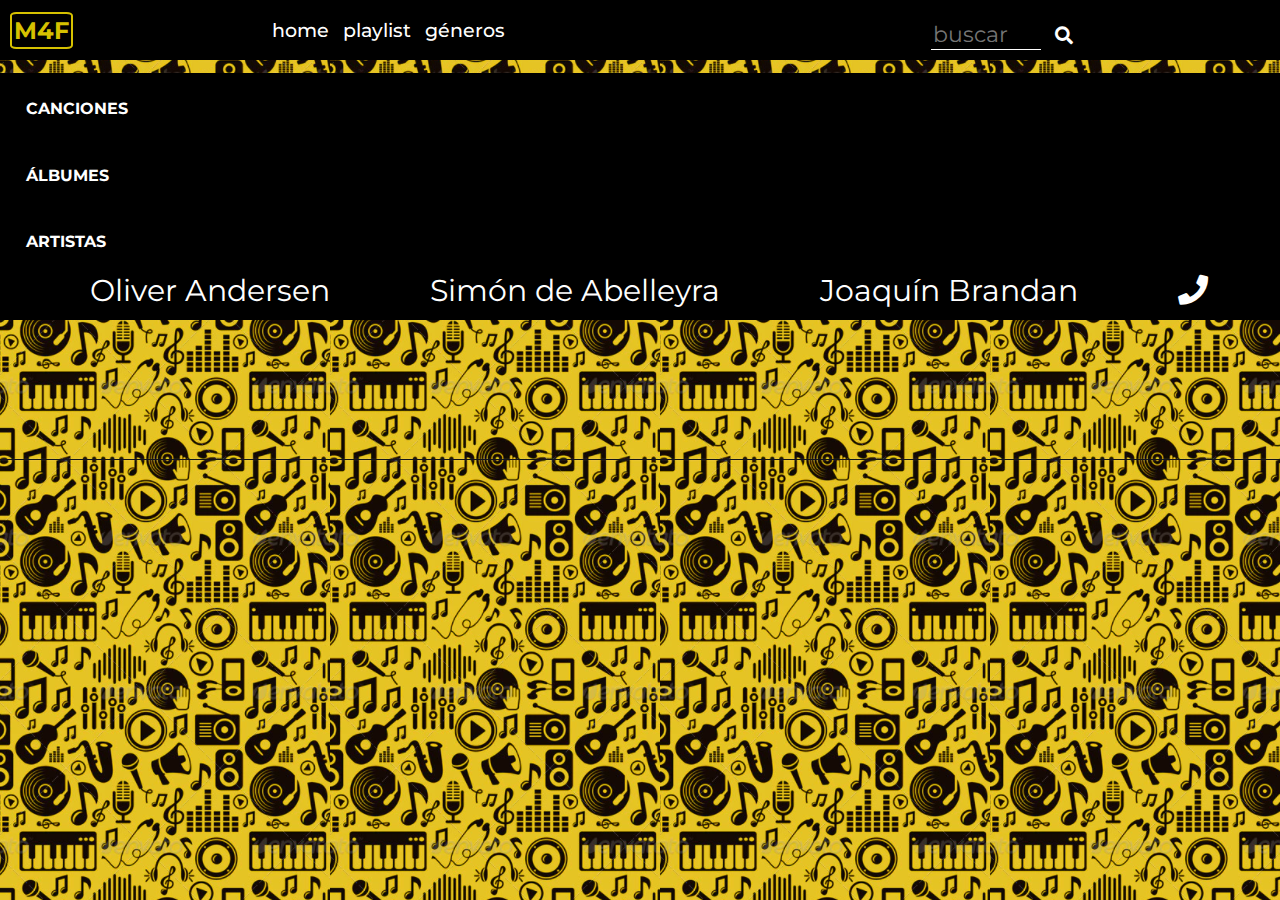
==== commit 0c7a968a: "CSS y JS de playlist, CSS de detail-artist," ====
--- a/index.html
+++ b/index.html
@@ -30,13 +30,12 @@
             </article>
 
             <article class="busqcontain">
+                <span class="mensaje"></span>
                 <form class="form-busq" action="search-results.html" method="GET">
-                    <input type="text" name="buscador" value="" placeholder="buscar">
-                    <datalist id="buscador">
-                        <option value="back in black"> </option>
-                    </datalist>
-                    <button><i class="fas fa-search"></i></button>
+                    <input class="buscador" type="text" name="q" value="" placeholder="buscar">
+                    <button type="submit"><i class="fas fa-search"></i></button>
                 </form>
+                
             </article>
 
         </nav>
@@ -119,7 +118,7 @@
             </article> -->
         </section>
 
-        <h2 class="titulos1">Cantantes</h2>
+        <h2 class="titulos1">Artistas</h2>
 
         <section class="articles" id="cantantes">
             <!-- <article class="structure">
--- a/css/style.css
+++ b/css/style.css
@@ -23,6 +23,7 @@
     height: 40px;
     width: 100%;
     align-items: center;
+    
 }
 
 nav.menunav h2{
@@ -114,6 +115,15 @@
     color: white;
     font-family: 'Montserrat', sans-serif;
 }
+.noResultados{
+    display: none;
+}
+
+span.mensaje{
+    color: rgb(255, 255, 255);
+    font-size: 50%;
+    min-width: 40%;
+}
 
 button{
     background-color: transparent;
@@ -136,7 +146,7 @@
 }
 
 footer{
-    position: absolute;
+    position: relative;
     bottom: 0;
     width: 100%;
 }
@@ -220,25 +230,24 @@
 
 .tituloplaylist  {
     color: white;
-    background-color: #000000de;
+    background-color: #000000;
     padding: 1%;
-    border-radius: 13px;
-    font-size: 100%;
-    }
-    .medioplaylist {display: grid;
-        gap: 45px;
-         padding: 40px; 
-         
-
-    }
-    .cuadrocancionesf {padding: 10px;
-        text-align: left; 
-        background-color: #2a2828d9;
-        box-sizing: content-box;
-         border-radius: 10px; height: 100%; width: 100%;
-         background-image: url(../img/fotarda.jpg);
-        
-        }
+}
+
+section.genresdisplay h2.tituloplaylist a{
+    color: rgb(255, 255, 255);
+}
+
+.medioplaylist {display: grid;
+    gap: 20px;
+}
+.cuadrocancionesf {padding: 10px;
+    text-align: left; 
+    background-color: #2a2828d9;
+    box-sizing: content-box;
+    border-radius: 10px; height: 100%; width: 100%;
+    background-image: url(../img/fotarda.jpg);    
+}
     .titulos-medio-playlist
     {
         color: honeydew;
@@ -251,18 +260,23 @@
     justify-content: center;
     text-align-last: center;
     gap: 180px;
-    background-image: url(../img/fotarda.jpg);
+    /* background-image: url(../img/fotarda.jpg); */
     border-radius: 13px;
     
 
 }
 .titulos-chart-rdb
 {
-    color:black;
-    border-top: double 5px #eeeeeea3;
-    border-bottom: double 5px #eeeeeea3;
-    text-align-last: center;
-    border-radius: 13px;
+    
+        color: black;
+        border-top: double 5px rgb(5 4 4 / 80%);
+        border-bottom: double 5px #2a2828;
+        text-align-last: center;
+        border-radius: 13px;
+        background: color;
+        background-color: #ffffff8a;
+    
+ 
 
 }
 .titulo-rdb{
@@ -285,7 +299,8 @@
 }
 .columnas-rdb
 {
-    background-color: #eee6;
+    
+    background-color: #eeeeee87;
 }
 .links-cancionesfav
 {
@@ -298,8 +313,9 @@
 
 
 .divgeneros{
-    background-color:rgb(214, 193, 0);
+    background-color: rgba(0, 0, 0, 0.45);
     text-align: center;
+    padding: 5%;
 }
 
 .divgeneros img{
@@ -325,13 +341,15 @@
 
 div.detailsongs a{color: rgb(0, 0, 0);}
 
+#verPlaylist{
+    margin-left: 5px;
+}
+
 .artistasimg {
     width:100%;
 }
-.detailalbum .img {
-    width:100%;
-    height: unset;
-}
+
+
 
 .detailartist{
     background-color: rgba(5, 4, 4, 0.796);
@@ -350,16 +368,11 @@
 }
 
 .detailalbum a{color: white;}
-.detailalbum ul li, p{
+.detailalbum ul li p{
     font-weight: 700;
 }
 
-footer{
-    position: absolute;
-    bottom: auto;
-}
-
-article.detailsongs img.img{width: 100%; height: 40%;}
+article.detailsongs img.img{width: 100%;}
 
 .detailalbum h2{
     font-size: larger;
@@ -386,8 +399,8 @@
 }
 
 section.genres{
-    text-align: center;
-    width: auto;
+display: flex;
+flex-wrap: wrap;
 }
 
 h1.title{
@@ -403,6 +416,87 @@
 
 article.genresvariados h1{
     font-size: larger;
+}
+
+a#playlist{
+    display: block;
+    font-family: 'Montserrat', sans-serif;
+    font-size: larger;
+}
+
+#heart, #heartFull{
+    color: rgb(0, 0, 0);
+    font-size: 15px;
+}
+
+.decorationTrack{
+    background-color: rgb(0, 0, 0);
+    color: rgb(255, 255, 255);
+    text-decoration: none;
+    padding: 7px;
+    font-weight: 300;
+    font-size: 70%;
+}
+
+.detailsongs h1 {
+    font-size: 100%;
+}
+
+.imagenAlbum{
+    max-width: 100%;
+}
+
+main.astronauta{
+    background-color: rgb(0, 0, 0);
+}
+
+h2.tituloBusqueda{
+    color: rgb(255,255,255);
+    margin-left: 5px;
+}
+
+h2.titulos-chart-rdb{
+    font-size: 130%;
+}
+
+main.playlistMain{
+    background-image: url(../img/musiquitaBG.jpg);
+}
+
+.parrafosPlist{
+    color: rgb(255,255,255);
+    background-color: rgb(0, 0, 0);
+}
+
+h1.tituloplaylist{
+    font-size: 100%;
+}
+
+.tracksPlaylist a.decoration{
+    color: rgb(228, 205, 0);
+    background-color: rgb(0, 0, 0);
+}
+
+.articuloPlist div{
+    margin-left: 3%;
+}
+
+.articuloPlist{
+    display: flex;
+    background-color: rgb(0, 0, 0);
+    width: 100%;
+}
+
+.articuloPlist p a{
+    color: rgb(228, 205, 0);
+}
+
+img.imagenArtist{
+    width: 100%;
+}
+
+#artist{
+    font-size: 140%;
 }
 
 @media (min-width: 720px) {
@@ -432,7 +526,6 @@
     }
 
     .album{display: flex; width: 100%;}
-    div.detailalbum{width: 20%;}
     article.detailalbum img.img{height: 25%; width: 100%;}
 
     #barras{display: none;}
@@ -493,11 +586,12 @@
         font-size: larger;
     }
     
-    article.detailalbum{width: 20%;}
+    article.detailalbum{width: 100%;}
     
     section.track{display: flex;}
-    article.detailsongs img.img{width: 100%; height: 40%;}
-    article.detailsongs{width: 20%;}
+    .imagenTrack{width: 37.5%; border-radius: 35px;}
+    article.detailsongs{ display: flex; width: auto; height: 30%;}
+    div.divTracks{width: 70%;}
     article.detailsongs h2,h3{font-size: larger;}
     section.genres{display: flex;}
     article.genresvariados{
@@ -506,9 +600,10 @@
     }
     article.genresvariados img{height: 150px}
     h1.title{
-        font-size: larger;
+        font-size: 30px;
         text-align: left;
     }
+    .imagenAlbum{width: 40%;}
     section.artists{display: flex; width: 100%}
     article.detailartist{
         width: 25%;
@@ -516,5 +611,115 @@
     article.detailartist h2{
         font-size: larger;
     }
-
-}
+    
+    section.track{
+        background-image: url(../img/fotarda.jpg);
+    }
+    .reproducirAudio{
+        width: 50%;
+        height: 70%;
+    }
+    
+    div.divTracks{
+        padding: 2.5%;
+    }
+    div.divTracks h1{
+        font-size: 200%;
+        width: 100%;
+    }
+
+    .astronauta{
+        background-image: url(../img/astronauta.jpeg);
+    }
+
+    section.genresdisplay{
+        flex-wrap: wrap;
+        justify-content: space-evenly;
+    }
+
+    article.divgeneros{
+        width: 23%;
+    }
+
+    .generosMain{
+        background-image: url(../img/astronauta.jpeg);
+    }
+    
+    .tituloBusqueda{
+        color: white;
+    }
+    .ulResultados{
+        color: white;
+    }
+
+    .nombreGenero{
+        display: flex;
+        flex-wrap: wrap;
+        justify-content: space-evenly;
+    }
+    .generoArticle{
+    width: 16.66%;
+    background-color: #000000;
+    margin: 5px;
+    text-align: center;
+    }
+    .imagenGenero{
+        max-width: 100%;
+    }
+    article.generoArticle h3 a.decoration{
+        color: rgb(255, 255, 255);
+
+    }
+    article.divgeneros h2.tituloplaylist a.decoration{
+        font-size: 175%;}
+
+    .titulos-chart-rdb{
+        font-size: 25px;
+    }
+
+    ul.ulResultadosAlbum{
+        display: flex;
+        flex-wrap: wrap;
+        justify-content: space-evenly;
+    }
+    ul.ulResultadosTracks{
+        display: flex;
+        flex-wrap: wrap;
+        justify-content: space-evenly;
+    }
+    ul.ulResultadosArtist{
+        display: flex;
+        flex-wrap: wrap;
+        justify-content: space-evenly;
+    }
+    article.resultadosClass{
+        width: 33.33%;
+        text-align: center;
+    }
+
+    h2.tituloBusqueda{
+        font-size: 17px;
+        margin-left: 10px;
+    }
+    
+    h1.tituloplaylist{
+        margin-top: 10px;
+        font-size: 20px;
+    }
+
+    .parrafosPlist{
+        padding: 5px;
+        left: 0;
+        font-size: 120%;
+    }
+
+    section.medioplaylist{
+        display: flex;
+        width: 100%;
+        flex-wrap: wrap;
+    }
+
+    .articuloPlist{
+        max-width: 48%;
+    }
+}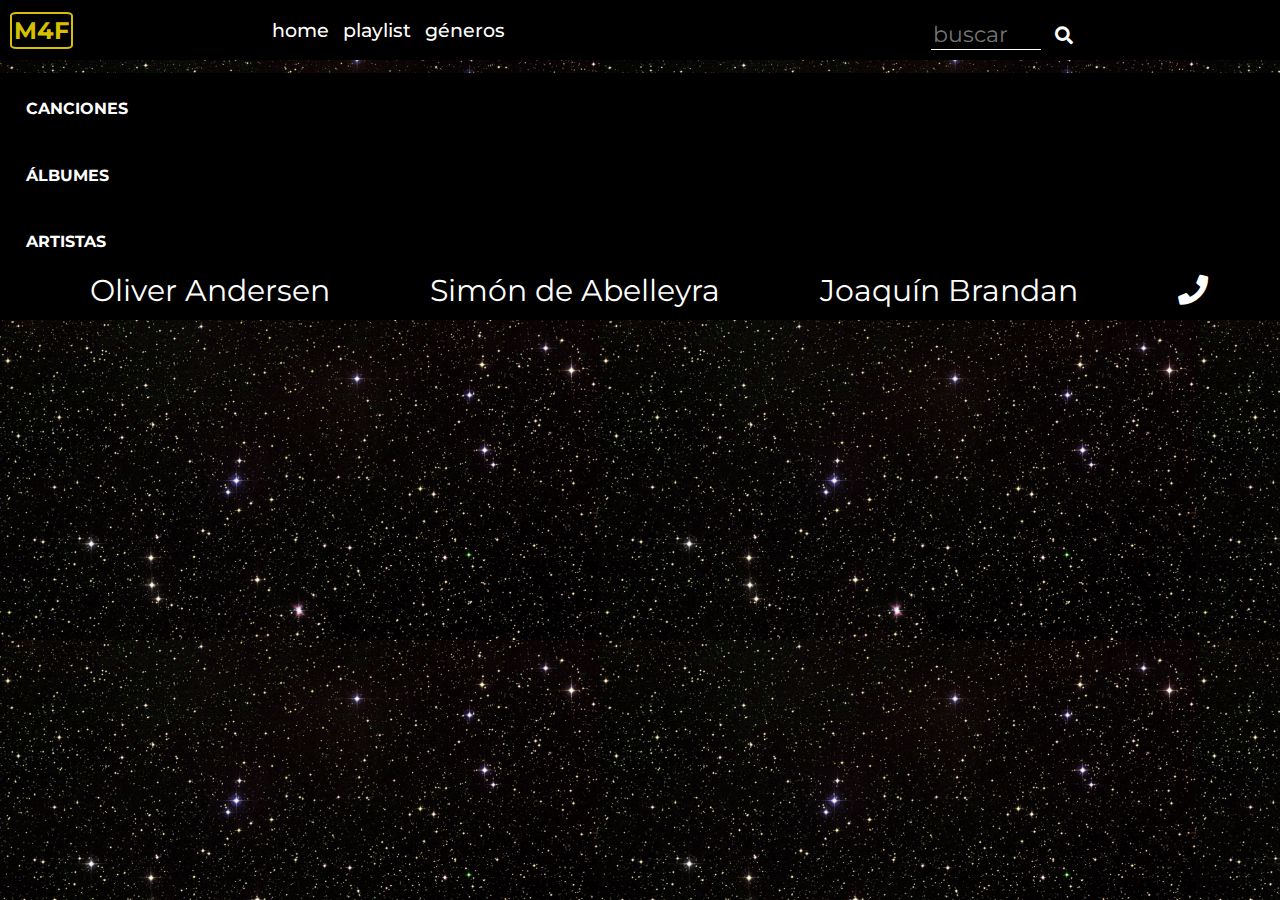
==== commit aa8cf740: "Gif de carga en search results, CSS validación de busqueda y arreglo header tracks. PROYECTO TERMINA" ====
--- a/index.html
+++ b/index.html
@@ -30,14 +30,13 @@
             </article>
 
             <article class="busqcontain">
-                <span class="mensaje"></span>
+                
                 <form class="form-busq" action="search-results.html" method="GET">
                     <input class="buscador" type="text" name="q" value="" placeholder="buscar">
                     <button type="submit"><i class="fas fa-search"></i></button>
                 </form>
-                
             </article>
-
+            <span class="mensaje"></span>
         </nav>
     </header>
 
--- a/css/style.css
+++ b/css/style.css
@@ -4,7 +4,8 @@
 
 body{
     font-family: 'Montserrat', sans-serif;
-    background-image: url(../img/imagebg.png);
+    background-image: url(../img/estrellas-bg.jpg);
+    background-size: contain;
     height: 100%;
     width: 100%;
     padding: 0;
@@ -103,7 +104,6 @@
 .navcontent{
     display: flex;
     justify-content: space-between;
-    width: 80%;
 }
 
 input{
@@ -120,9 +120,14 @@
 }
 
 span.mensaje{
-    color: rgb(255, 255, 255);
+    color: rgb(214, 193, 0);
     font-size: 50%;
-    min-width: 40%;
+    min-width: auto;
+    margin-bottom: 20px;
+    background-color: rgb(0, 0, 0);
+    border: solid 1px rgb(214, 193, 0);
+    padding: 3px;
+    display: none;
 }
 
 button{
@@ -190,19 +195,16 @@
     justify-content: space-between;
     margin: 5% auto;
     display: flex;
-    border: solid 2px rgb(0, 0, 0);
+    border: solid 2px rgb(214, 193, 0);
     padding: 3%;
-    background-color: rgb(214, 193, 0);
+    /*background-color: rgb(214, 193, 0);*/
     align-items: center;
-}
-
-.structure img{
-    border-radius: 100%;
+    background-color: black;
 }
 
 .structure h3, .structure h5{
-    border-top: double 5px black;
-    border-bottom: double 5px black;
+    border-top: double 5px /*black*/ rgb(214,193,0);
+    border-bottom: double 5px /*black*/ rgb(214, 193, 0);
 } 
 
 .img {
@@ -210,7 +212,7 @@
 }
    
 .decoration {
-    color: black;
+    color: /*black*/ rgb(214, 193, 0);
     text-decoration: none;
 }
 
@@ -226,6 +228,7 @@
 .titulos2 {
     text-align: left;
     font-size: 80%;
+    color: rgb(214, 193, 0);
 }
 
 .tituloplaylist  {
@@ -325,12 +328,14 @@
 
 a{text-decoration: none;}
 
+
+
 .detailsongs{
     background-color: rgba(179, 179, 179, 0.582);
     color: rgb(0, 0, 0);
     border-radius: 35px;
     padding: 10px;
-    margin: 15px;
+    width: 100%;
 }
 
 .detailsongs audio{
@@ -340,10 +345,6 @@
 
 
 div.detailsongs a{color: rgb(0, 0, 0);}
-
-#verPlaylist{
-    margin-left: 5px;
-}
 
 .artistasimg {
     width:100%;
@@ -438,6 +439,11 @@
     font-size: 70%;
 }
 
+.decorationBlack{
+    text-decoration: none;
+    color: rgb(0, 0, 0);
+}
+
 .detailsongs h1 {
     font-size: 100%;
 }
@@ -460,7 +466,8 @@
 }
 
 main.playlistMain{
-    background-image: url(../img/musiquitaBG.jpg);
+    background-image: url(../img/estrellas-bg.jpg);
+    background-size: contain;
 }
 
 .parrafosPlist{
@@ -485,6 +492,7 @@
     display: flex;
     background-color: rgb(0, 0, 0);
     width: 100%;
+    border: solid 2px rgb(214, 193, 0);
 }
 
 .articuloPlist p a{
@@ -497,13 +505,108 @@
 
 #artist{
     font-size: 140%;
+}
+
+article.resultadosClass{
+    width: 100%;
+    text-align: center;
+    background-color: rgb(0, 0, 0);
+    border: solid 2px rgb(214, 193, 0);
+    margin-bottom: 20px;
+}
+
+a.decorationAmarillo{
+    text-decoration: none;
+    color: rgb(214, 193, 0);
+}
+
+.titulogenero{
+    font-size: 120%;
+    color: black;
+}
+
+.decorationGenero{
+    color: rgb(255, 255, 255);
+    background-color: rgb(0, 0, 0);
+}
+
+.divgeneros{
+    background-color: rgb(0, 0, 0);
+    margin-bottom: 10px;
+}
+
+.decorationBlanco{
+    text-decoration: none;
+    color: rgb(255, 255, 255);
+}
+
+.imagenTrack{
+    width: 100%;
+    border-radius: 25px;
+}
+
+.imagenGenero{
+    width: 100%;
+}
+
+article.generoArticle{
+    background-color: rgb(0, 0, 0);
+    border: solid 2px rgb(214, 193, 0);
+    margin-bottom: 15px;
+}
+
+.generoArticle h3 a.decoration{
+    padding: 10px;
+    color: rgb(214, 193, 0);
+}
+
+.decorationBoton{
+    color: rgb(255, 255, 255);
+    border: solid 1px rgb(255, 255, 255);
+    padding: 10px;
+    font-size: 50%;
+}
+
+.botonSeleccionado{
+    color: rgb(0, 0, 0);
+    border: solid 1px rgb(0, 0, 0);
+    padding: 10px;
+    font-size: 50%;
+    background-color: rgb(255,255,255);
+    font-weight: 500;
+}
+
+.divBotones{
+    text-align: center;
+    margin-bottom: 20px;
+    justify-content: space-evenly;
+}
+
+.iframeTrack{
+    margin-top: 10px;
+}
+
+#verPlaylist{
+    font-size: larger;
+}
+
+h4#disco{
+    font-size: 20px;
+    margin-top: -10px;
+}
+
+article.detailalbum h4 a{
+    font-size: 10px;
+}
+
+img#gifCarga{
+    width: 100%;
 }
 
 @media (min-width: 720px) {
     body{width: 100%;}
     nav.menunav{height:60px; justify-content: flex-start;}
     nav.menunav h2{font-size: 150%;}
-    article.busqcontain{padding: 10%}
     ul.navigation li{ display: block;}
     ul.navigation li i{color: white;}
     article#toggle i{display: none;}
@@ -520,7 +623,10 @@
     article.busqcontain{
         font-size: 200%;
         margin-right: 15%;
-    }
+        padding: 10%;
+
+    }
+
     form.form-busq button{
         font-size: 80%;
     }
@@ -556,8 +662,10 @@
     }
 
     .structure img{
-        width: 150px;
-        height: 150px;
+        /*width: 150px;
+        height: 150px;*/
+        width: 90%;
+        height: auto;
     }
 
     .structure h3, .structure h4{
@@ -580,6 +688,7 @@
         width: 20%;
         padding: 5px;
         margin: 10px;
+        border: solid 2px rgb(214, 193, 0);
     }
 
     .detailalbum h2{
@@ -606,12 +715,25 @@
     .imagenAlbum{width: 40%;}
     section.artists{display: flex; width: 100%}
     article.detailartist{
-        width: 25%;
-    }
-    article.detailartist h2{
-        font-size: larger;
-    }
-    
+        width: 100%;
+        background-color: black;
+        display: flex;
+    }
+    #artist{
+        font-size: 50px;
+        text-transform: uppercase;
+        background-color: rgb(0, 0, 0);
+        color: rgb(255, 255, 255);
+    }
+
+    #artistTrack{
+        font-size: 40px;
+    }
+    
+    article.detailartist div{
+        margin-left: 20px;
+    }
+
     section.track{
         background-image: url(../img/fotarda.jpg);
     }
@@ -666,10 +788,7 @@
     .imagenGenero{
         max-width: 100%;
     }
-    article.generoArticle h3 a.decoration{
-        color: rgb(255, 255, 255);
-
-    }
+    
     article.divgeneros h2.tituloplaylist a.decoration{
         font-size: 175%;}
 
@@ -677,24 +796,27 @@
         font-size: 25px;
     }
 
-    ul.ulResultadosAlbum{
+    section.ulResultadosAlbum{
         display: flex;
         flex-wrap: wrap;
         justify-content: space-evenly;
     }
-    ul.ulResultadosTracks{
+    section.ulResultadosTracks{
         display: flex;
         flex-wrap: wrap;
         justify-content: space-evenly;
     }
-    ul.ulResultadosArtist{
+    section.ulResultadosArtist{
         display: flex;
         flex-wrap: wrap;
         justify-content: space-evenly;
     }
     article.resultadosClass{
-        width: 33.33%;
+        width: 30%;
         text-align: center;
+        background-color: rgb(0, 0, 0);
+        border: solid 2px rgb(214, 193, 0);
+        margin-bottom: 20px;
     }
 
     h2.tituloBusqueda{
@@ -722,4 +844,38 @@
     .articuloPlist{
         max-width: 48%;
     }
+
+    .decorationBoton{
+        font-size: 100%;
+    }
+    
+    .botonSeleccionado{
+        font-size: 100%;
+    }
+
+    img.imagenArtist{
+        width: 37%;
+        border-radius: 35px;
+    }
+
+    ul.ulIframe{
+        font-size: 120%;
+    }
+
+    article.detailalbum h4 a{
+        font-size: 20px;
+    }
+
+    img#gifCarga{
+        width: auto;
+        padding: auto;
+    }
+
+    span.mensaje{
+        font-size: 90%;
+        min-width: auto;
+        color: rgb(214, 193, 0);
+        margin-bottom: 0;
+        text-align: left;
+    }
 }